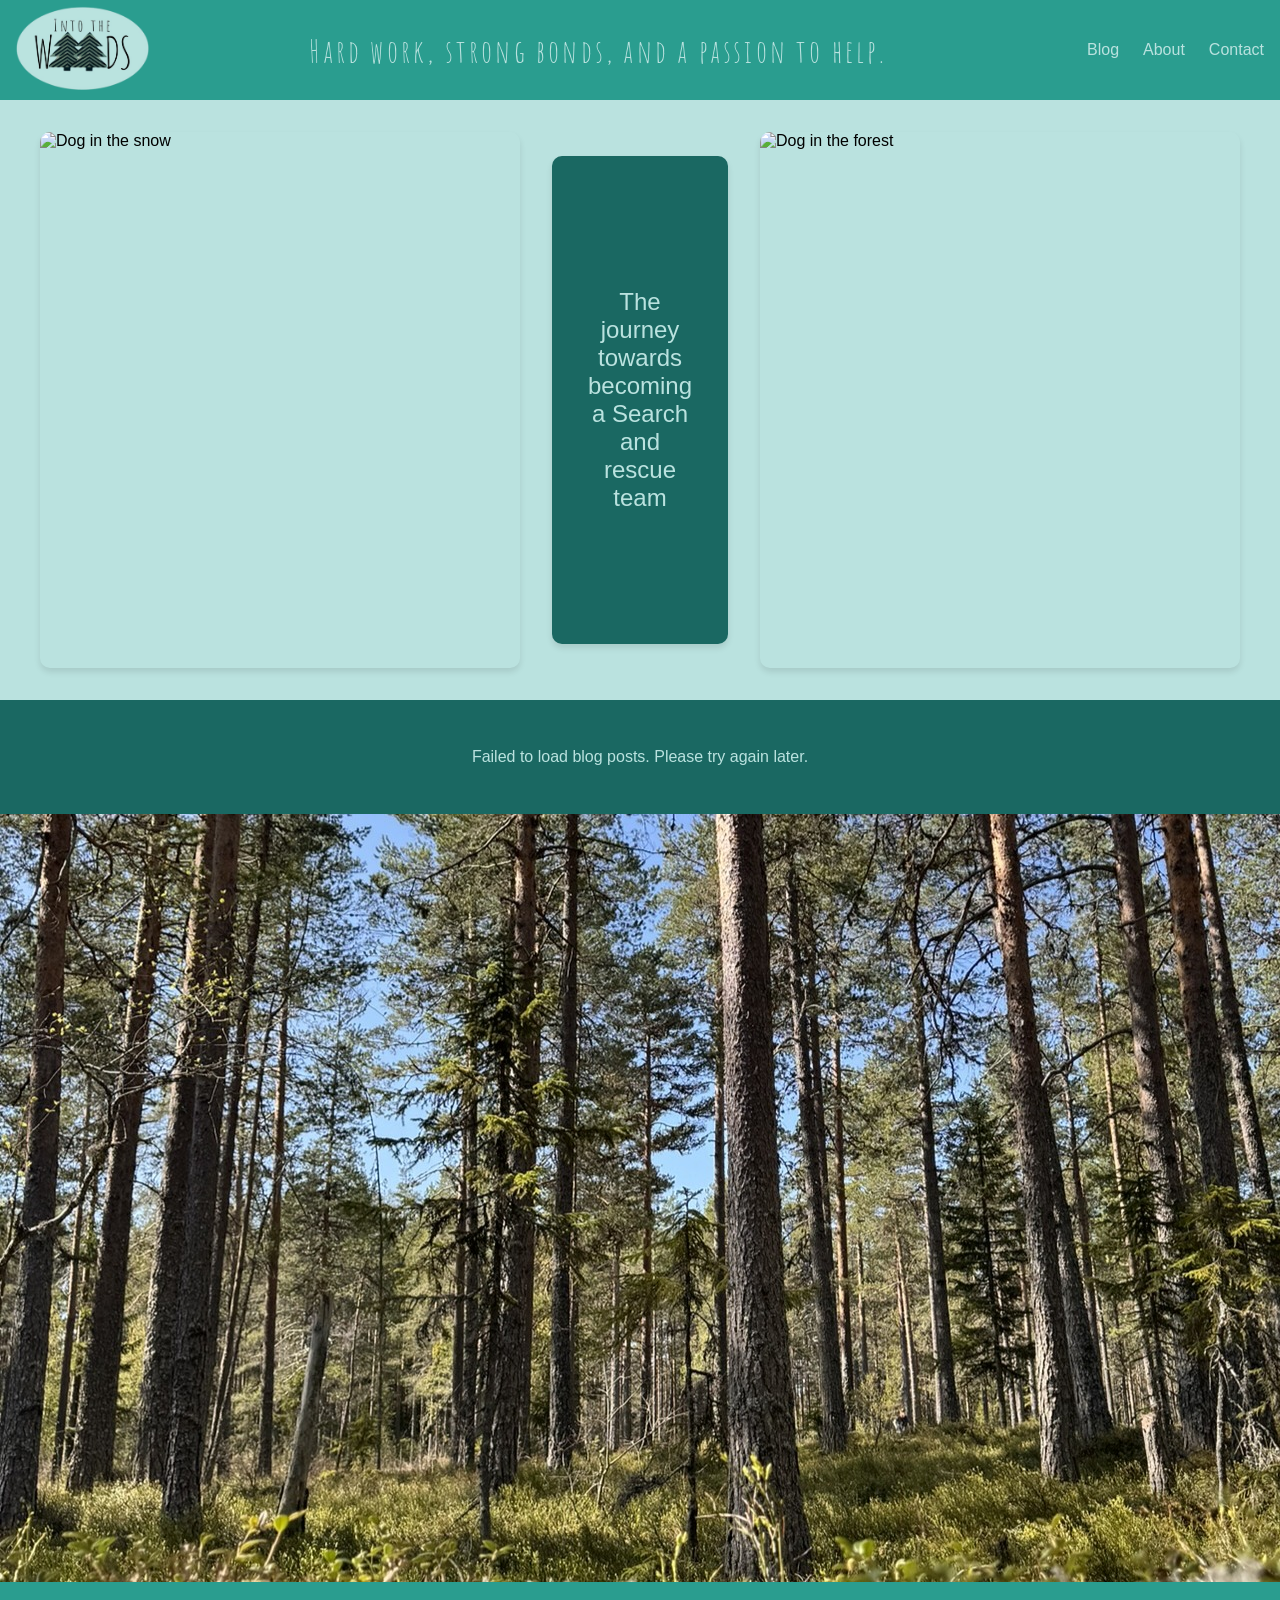
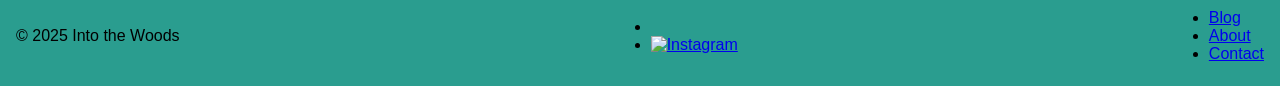
==== index.html @ fd17503c "Carousel ok" ====
<!DOCTYPE html>
<html lang="en">
<head>
  <meta charset="UTF-8">
  <meta name="viewport" content="width=device-width, initial-scale=1.0">
  <title>Into the Woods</title>
  <link rel="stylesheet" href="css/style.css">
  <script src="js/main.js" defer></script>
  <script src="js/index.js" defer></script>
  <script src="js/carousel.js" defer></script>

</head>
<body>
  <div id="header"></div>

  <main>
    <section class="intro">
      <div class="intro-content">
        <img src="images/home1.jpg" alt="Dog in the snow">
        <p>The journey towards becoming a Search and rescue team</p>
        <img src="images/home2.jpg" alt="Dog in the forest">
      </div>
    </section>

    <section class="latest-blog-posts">
    <div id="latest-blog-posts"></div>
  </section>

    <section class="bottom-section">
        <img src="images/bottom1.JPG" alt="forrest">
    </section>
  </main>

  <div id="footer"></div>


</body>
</html>
---- css/style.css ----
:root {
    --primary-color: #2a9d8f; 
    --text-color: #264653; 
    --light-color: #BAE2DF; 
    --dark-color: #1A6862; 
}

/* General styles */
body {
    font-family: Arial, sans-serif;
    margin: 0;
    padding: 0;
    overflow-x: hidden;
    width: 100%; 
    box-sizing: border-box;
    background-color: var(--primary-color); 
}

html {
  overflow-x: hidden; /* Hindre horisontal scrolling */
}
* {
  box-sizing: border-box; /* Unngå at padding/border skaper overskytende bredde */
}

/* Header Container */
.header-container, .footer-container {
    display: flex;
    justify-content: space-between;
    align-items: center;
    padding: 0.5rem 1rem;
    background-color: var(--primary-color);
    height: 100px;
    box-sizing: border-box;
}

/* Logo */
.logo img {
    max-height: 85px; 
    width: auto; 
    object-fit: contain;
}

/* Slogan Styling */
.header-slogan {
    font-family: 'Amatic SC', cursive;
    font-size: 2rem; 
    color: var(--light-color); 
    margin: 10px;
    text-align: center; 
    letter-spacing: 0.1em; 
  }
  

/* Navigation Links */
.nav-links {
    display: flex;
    list-style: none;
    gap: 1.5rem;
}

.nav-links a {
    color: var(--light-color);
    text-decoration: none;
    font-size: 1rem;
}

.nav-links a:hover,
.nav-links a:focus {
    text-decoration: underline; 
}

/* Responsive Design header*/
@media (max-width: 768px) {
    .header-container {
        flex-direction: column;
        height: auto;
        padding: 1rem;
    }

    .nav-links {
        flex-direction: column;
        align-items: center;
        gap: 1rem;
    }

    .logo img {
        max-height: 50px; 
        width: auto;
    }
}

/* Intro Section */
.intro {
  display: flex;
  justify-content: space-between;
  align-items: stretch; /* Sørg for at elementene strekker seg likt */
  padding: 2rem;
  background-color: var(--light-color);
  max-height: 600px;
  gap: 2rem;

   
}

.intro-content {
  display: flex;
  justify-content: space-between;
  align-items: stretch; /* Sørg for at elementene strekker seg */
  width: 100%;
  gap: 2rem;
  max-width: 1200px; /* Maks bredde for seksjonen */
  margin: 0 auto; /* Sørg for at den er midtstilt */
  width: 100%; /* Tillat at den tar full bredde innenfor maks bredde */
  box-sizing: border-box; /* For å inkludere padding i bredden */

}

.intro-content img {
  width: 40%; /* Bildene tar 40% av bredden */
  aspect-ratio: 2 / 3; /* Sørg for at bildene har et fast forhold */
  object-fit: cover; /* Crop bildene hvis nødvendig */
  border-radius: 10px;
  box-shadow: 0 4px 6px rgba(0, 0, 0, 0.1);

}

.intro-content p {
  flex: 1; /* Tekstboksen tar opp resterende plass */
  text-align: center;
  font-size: 1.5rem;
  color: var(--light-color);
  background-color: var(--dark-color);
  padding: 2rem;
  border-radius: 10px;
  box-shadow: 0 4px 6px rgba(0, 0, 0, 0.1);
  display: flex;
  justify-content: center;
  align-items: center;
}

  /* Responsive Design intro */

@media (max-width: 768px) {
  /* Justering av introseksjonen */
  .intro {
    flex-direction: column; /* Stable elementene vertikalt */
    align-items: center; /* Sentraliser elementene */
    padding: 0rem; /* Reduser padding */
    max-height: none;
  }

  .intro-content {
    flex-direction: column; /* Stable innholdet vertikalt */
    align-items: center; /* Sentraliser elementene */
    gap: 0rem;
}

  .intro-content img {
    width: 75%; /* Mindre bredde for bildene */
    border-radius: 0%;

  }

  .intro-content p {
    width: auto; /* Juster bredden automatisk */
    padding: 0rem; /* Mindre padding */
    height: 100%;
    margin: 0%;
    border-radius: 0%;
  }
}


/* Latest Blog Posts Carousel */

.latest-blog-posts {
  text-align: center;
  padding: 2rem 1rem; /* Mindre padding for bedre justering */
  background-color: var(--dark-color);
  color: var(--light-color);
  position: relative;
}

.carousel-heading {
  text-align: center; /* Midtstill overskriften */
  font-size: 1.8rem; /* Juster størrelse på overskriften */
  color: var(--light-color); /* Lys farge */
  margin-bottom: 20px; /* Avstand under overskriften */
}

.carousel-container {
  position: relative;
  display: flex;
  align-items: center; /* Vertikal sentrering */
  justify-content: center; /* Horisontal sentrering */
  padding: 2rem;
}

.carousel {
  display: flex;
  transition: transform 0.5s ease-in-out;
  width: 100%;
  position: relative;
}

.carousel-item {
  flex: 0 0 calc(100% / 3); /* 3 items per view */
  box-sizing: border-box;
  padding: 10px;
  text-align: center;
}

.carousel-link {
  text-decoration: none; /* Fjern tekstdekorasjon fra lenken */
  color: inherit; /* Arv farge for tittelen */
}

.carousel-link:hover .carousel-title {
  text-decoration: underline; /* Understrek tittelen ved hover */
}

.carousel-image {
  width: 100%; /* Full bredde */
  aspect-ratio: 3 / 2; /* Sørg for 3:2-format */
  object-fit: cover; /* Crop bildet hvis det er større */
  border-radius: 10px;
}

.carousel-title {
  font-size: 1rem;
  color: var(--light-color);
  margin: 10px 0;
  transition: color 0.3s; /* Smooth hover-effekt */
}

.carousel-title:hover {
  color: var(--primary-color); /* Endre farge ved hover */
}


.carousel-btn {
  position: absolute;
  top: 50%; /* Vertikal sentrering */
  transform: translateY(-50%);
  background-color: rgba(0, 0, 0, 0.5); /* Halvtransparent bakgrunn */
  color: white;
  border: none;
  padding: 10px 15px;
  cursor: pointer;
  border-radius: 50%;
  z-index: 10;
  height: auto;
  width: auto;
}

.carousel-btn:hover {
  background-color: var(--primary-color); /* Endre bakgrunn ved hover */
  color: var(--light-color); 
}

.carousel-btn.left {
  left: -30px; /* Flytt pilen litt utenfor karusellen */
}

.carousel-btn.right {
  right: -30px; /* Flytt pilen litt utenfor karusellen */
}

.carousel-dots {
  display: flex;
  justify-content: center;
  margin-top: 10px; /* Juster avstand til dots */
}

.carousel-dot {
  width: 10px;
  height: 10px;
  background-color: #ccc;
  border-radius: 50%;
  margin: 0 5px;
  cursor: pointer;
}

.carousel-dot.active {
  background-color: #264653;
}

.view-all-link {
  text-align: center;
  margin-top: 30px; 
  margin-bottom: 30px;
}

.view-all-link a {
  font-size: 1.2rem;
  color: var(--light-color);
  font-weight: bold;
  text-decoration: none;
  padding: 0.5rem 1rem;
  border-radius: 8px;
  transition: background-color 0.3s, color 0.3s;
}

.view-all-link a:hover {
  background-color: var(--primary-color);
  color: var(--light-color); /* Endre tekstfarge ved hover */
  text-decoration: none;
}


/* Responsive Design carousel */
@media (max-width: 768px) {
  
  /* Justering av karusellen */
  .latest-blog-posts {
    padding: 1rem; /* Mindre padding rundt karusellen */
  }

  .carousel {
    max-height: auto; /* Fjern fast høyde */
  }

  .carousel-item {
    flex: 0 0 100%; /* En post tar opp hele bredden */
    padding: 0.5rem; /* Mindre padding mellom elementer */
  }

  .carousel-title {
    font-size: 1rem; /* Mindre tekststørrelse */
    margin-top: 0.5rem; /* Mindre avstand over tittelen */
  }

  .carousel-btn {
    display: none; /* Skjul knappene på mobil for å fokusere på swipe */
  }

  .carousel-dots {
    margin-top: 1rem; /* Juster avstand til dots */
  }


  /* Responsive Design footer */
  .footer-container {
    flex-direction: column; /* Stable footer-innhold vertikalt */
    text-align: center; /* Sentrer teksten */
    gap: 1rem; /* Avstand mellom elementer */
  }

  .footer-container a {
    font-size: 0.9rem; /* Mindre tekststørrelse */
  }
}
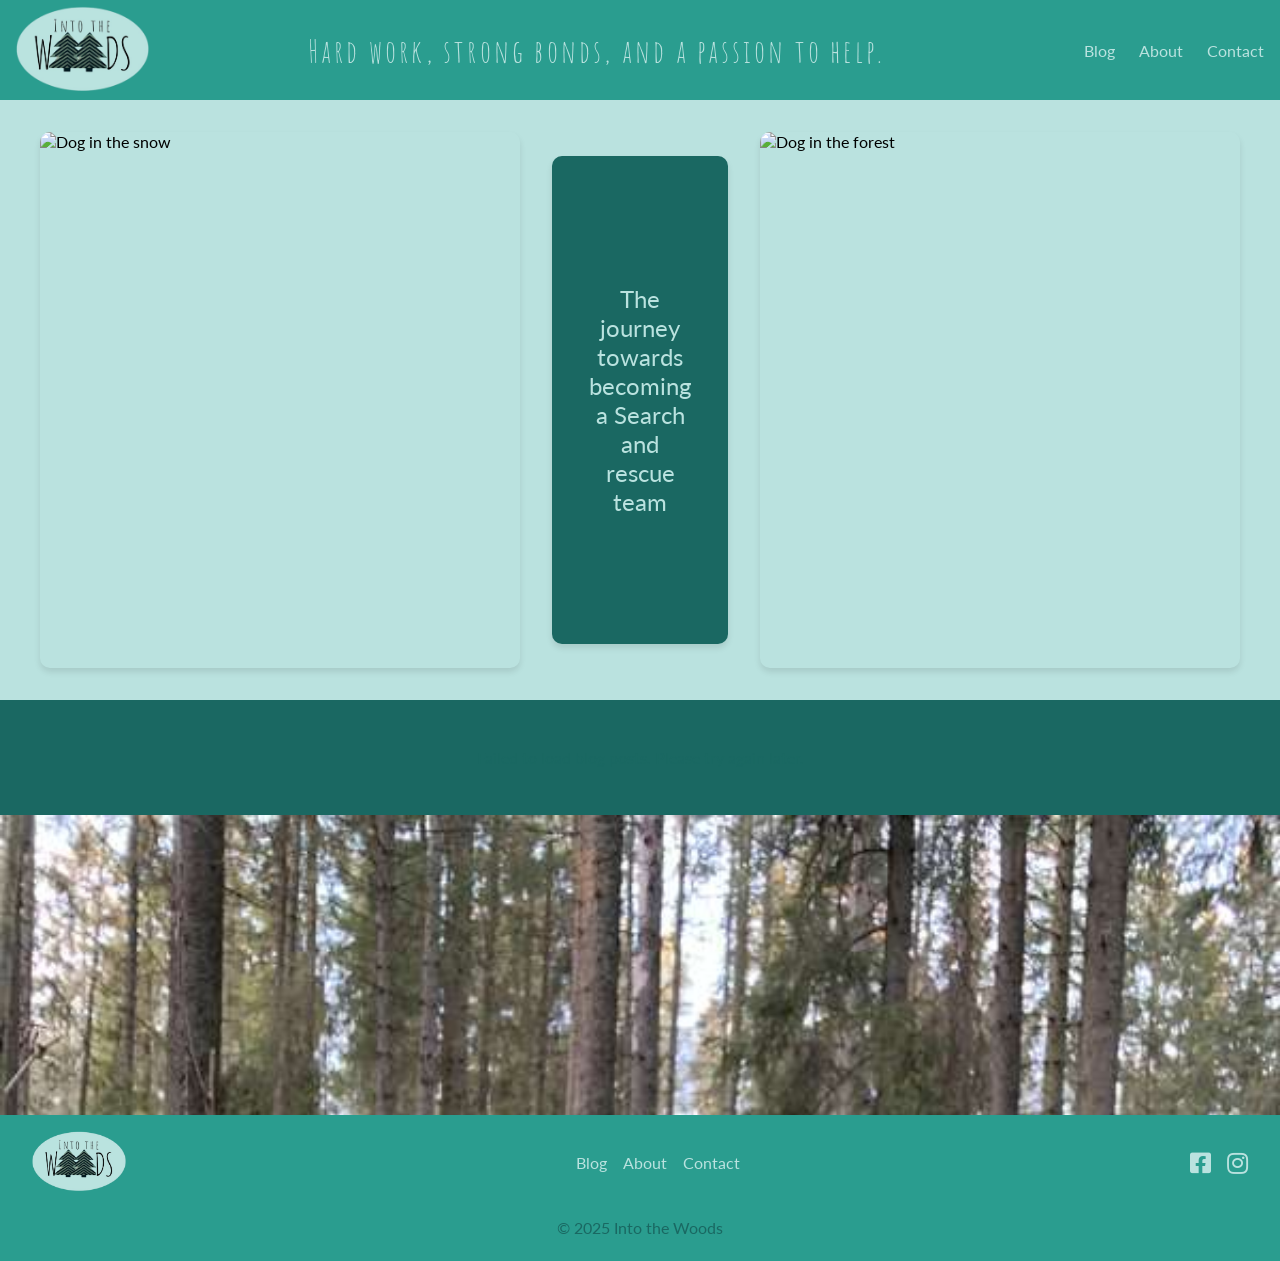
==== commit 309b7427: "Getting there" ====
--- a/index.html
+++ b/index.html
@@ -3,6 +3,8 @@
 <head>
   <meta charset="UTF-8">
   <meta name="viewport" content="width=device-width, initial-scale=1.0">
+  <link href="https://cdnjs.cloudflare.com/ajax/libs/font-awesome/5.15.4/css/all.min.css" rel="stylesheet">
+  <link href="https://fonts.googleapis.com/css2?family=Lato:wght@400;700&display=swap" rel="stylesheet">
   <title>Into the Woods</title>
   <link rel="stylesheet" href="css/style.css">
   <script src="js/main.js" defer></script>
@@ -27,7 +29,9 @@
   </section>
 
     <section class="bottom-section">
+      <div class="scroll-container">
         <img src="images/bottom1.JPG" alt="forrest">
+      </div>
     </section>
   </main>
 
--- a/css/style.css
+++ b/css/style.css
@@ -7,7 +7,7 @@
 
 /* General styles */
 body {
-    font-family: Arial, sans-serif;
+    font-family: 'Lato', Arial, sans-serif; 
     margin: 0;
     padding: 0;
     overflow-x: hidden;
@@ -16,15 +16,31 @@
     background-color: var(--primary-color); 
 }
 
+main {
+  background-color: var(--primary-color); 
+  }
+
+
+h1 {
+  text-align: center;
+  color: var(--dark-color);
+  margin-bottom: 2rem;
+}
+
+h2 {
+  text-align: center;
+  color: var(--dark-color);
+}
+
 html {
-  overflow-x: hidden; /* Hindre horisontal scrolling */
+  overflow-x: hidden; 
 }
 * {
-  box-sizing: border-box; /* Unngå at padding/border skaper overskytende bredde */
+  box-sizing: border-box; 
 }
 
 /* Header Container */
-.header-container, .footer-container {
+.header-container {
     display: flex;
     justify-content: space-between;
     align-items: center;
@@ -70,31 +86,176 @@
     text-decoration: underline; 
 }
 
+.nav-links a.active {
+  font-weight: bold;
+  text-decoration: underline;
+  color: var(--primary-color); 
+}
+
 /* Responsive Design header*/
 @media (max-width: 768px) {
     .header-container {
         flex-direction: column;
         height: auto;
-        padding: 1rem;
+        padding-inline-start : 0px;
     }
 
-    .nav-links {
-        flex-direction: column;
-        align-items: center;
-        gap: 1rem;
-    }
+.nav-links {
+  display: flex;
+  list-style: none;
+  gap: 1.5rem;
+  padding: 0;
+  margin: 0;
+}
+
+.nav-links a {
+  text-decoration: none;
+  color: var(--light-color); 
+  font-size: 1.5rem; 
+  font-weight: normal;
+}
 
     .logo img {
-        max-height: 50px; 
         width: auto;
     }
 }
 
+/* Bottom Section */
+.bottom-section {
+  height: 300px; 
+  overflow: hidden; 
+  position: relative;
+}
+
+.scroll-container {
+  height: 100%;
+  overflow-y: scroll;
+  -webkit-overflow-scrolling: touch; 
+}
+
+.scroll-container::-webkit-scrollbar {
+  display: none; 
+}
+
+.scroll-container {
+  scrollbar-width: none; 
+}
+
+
+
+.scroll-container img {
+  height: auto;
+  width: 100%; 
+  object-fit: cover; 
+}
+
+
+/* Footer styles */
+.footer-container {
+  display: flex;
+  justify-content: space-between;
+  align-items: center;
+  background-color: var(--primary-color);
+  padding: 1rem 2rem;
+  flex-wrap: wrap; 
+  color: var(--light-color);
+  gap: 1rem; 
+}
+
+.footer-logo img {
+  max-height: 60px;
+  width: auto;
+}
+
+.footer-container p {
+  margin: 0;
+  font-size: 1rem;
+  text-align: center;
+  width: 100%; 
+  bottom: 0; 
+  left: 0;
+  right: 0;
+  background-color: var(--primary-color);
+  padding: 0.5rem 0; 
+}
+
+.footer-nav,
+.social-links {
+  list-style: none;
+  display: flex;
+  gap: 1rem;
+  padding: 0;
+  margin: 0;
+}
+
+.footer-nav a,
+.social-links a {
+  text-decoration: none;
+  color: var(--light-color);
+  font-size: 1rem;
+}
+
+.footer-nav a:hover,
+.social-links a:hover {
+  text-decoration: underline;
+}
+
+.social-links a {
+  font-size: 1.5rem; 
+}
+
+/* Responsive design for small screens */
+@media (max-width: 768px) {
+  .footer-container {
+      flex-direction: column;
+      align-items: center;
+      text-align: center;
+      height: auto;
+      gap: 1.5rem;
+  }
+
+  .footer-logo img {
+    max-height: 70px;
+  }
+
+  .footer-nav,
+  .social-links {
+      flex-direction: column; 
+      align-items: center; 
+      gap: 1.5rem; 
+  }
+ 
+
+  .footer-container p {
+      position: static; 
+      margin-top: 1rem;
+  }
+
+    /* Responsive Design footer */
+    .footer-container {
+      flex-direction: column; 
+      text-align: center; 
+    }
+  
+    .footer-container a {
+      font-size: 1.5rem; 
+    }
+
+    .social-links a {
+      font-size: 2rem; 
+    }
+  }
+  
+
+
+
+
+
 /* Intro Section */
 .intro {
   display: flex;
   justify-content: space-between;
-  align-items: stretch; /* Sørg for at elementene strekker seg likt */
+  align-items: stretch; 
   padding: 2rem;
   background-color: var(--light-color);
   max-height: 600px;
@@ -106,27 +267,27 @@
 .intro-content {
   display: flex;
   justify-content: space-between;
-  align-items: stretch; /* Sørg for at elementene strekker seg */
+  align-items: stretch; 
   width: 100%;
   gap: 2rem;
-  max-width: 1200px; /* Maks bredde for seksjonen */
-  margin: 0 auto; /* Sørg for at den er midtstilt */
-  width: 100%; /* Tillat at den tar full bredde innenfor maks bredde */
-  box-sizing: border-box; /* For å inkludere padding i bredden */
+  max-width: 1200px; 
+  margin: 0 auto; 
+  width: 100%; 
+  box-sizing: border-box; 
 
 }
 
 .intro-content img {
-  width: 40%; /* Bildene tar 40% av bredden */
-  aspect-ratio: 2 / 3; /* Sørg for at bildene har et fast forhold */
-  object-fit: cover; /* Crop bildene hvis nødvendig */
+  width: 40%; 
+  aspect-ratio: 2 / 3; 
+  object-fit: cover; 
   border-radius: 10px;
   box-shadow: 0 4px 6px rgba(0, 0, 0, 0.1);
 
 }
 
 .intro-content p {
-  flex: 1; /* Tekstboksen tar opp resterende plass */
+  flex: 1; 
   text-align: center;
   font-size: 1.5rem;
   color: var(--light-color);
@@ -142,33 +303,37 @@
   /* Responsive Design intro */
 
 @media (max-width: 768px) {
-  /* Justering av introseksjonen */
   .intro {
-    flex-direction: column; /* Stable elementene vertikalt */
-    align-items: center; /* Sentraliser elementene */
-    padding: 0rem; /* Reduser padding */
+    flex-direction: column; 
+    align-items: center; 
+    padding: 0rem; 
     max-height: none;
   }
 
   .intro-content {
-    flex-direction: column; /* Stable innholdet vertikalt */
-    align-items: center; /* Sentraliser elementene */
+    flex-direction: column; 
+    align-items: center; 
     gap: 0rem;
 }
 
   .intro-content img {
-    width: 75%; /* Mindre bredde for bildene */
+    width: 75%; 
     border-radius: 0%;
 
   }
 
   .intro-content p {
-    width: auto; /* Juster bredden automatisk */
-    padding: 0rem; /* Mindre padding */
+    width: auto; 
     height: 100%;
     margin: 0%;
     border-radius: 0%;
-  }
+    margin-bottom: 20px;
+  }
+
+  .intro-content img:last-of-type {
+    display: none; 
+  }
+
 }
 
 
@@ -176,25 +341,28 @@
 
 .latest-blog-posts {
   text-align: center;
-  padding: 2rem 1rem; /* Mindre padding for bedre justering */
+  padding: 2rem 1rem; 
   background-color: var(--dark-color);
   color: var(--light-color);
   position: relative;
 }
 
 .carousel-heading {
-  text-align: center; /* Midtstill overskriften */
-  font-size: 1.8rem; /* Juster størrelse på overskriften */
-  color: var(--light-color); /* Lys farge */
-  margin-bottom: 20px; /* Avstand under overskriften */
+  text-align: center; 
+  font-size: 1.8rem; 
+  color: var(--light-color); 
+  margin-bottom: 20px; 
 }
 
 .carousel-container {
   position: relative;
   display: flex;
-  align-items: center; /* Vertikal sentrering */
-  justify-content: center; /* Horisontal sentrering */
+  align-items: center; 
+  justify-content: center; 
   padding: 2rem;
+  max-width: 1200px; 
+    margin: 0 auto; 
+    overflow: hidden; 
 }
 
 .carousel {
@@ -205,25 +373,25 @@
 }
 
 .carousel-item {
-  flex: 0 0 calc(100% / 3); /* 3 items per view */
+  flex: 0 0 calc(100% / 3); 
   box-sizing: border-box;
   padding: 10px;
   text-align: center;
 }
 
 .carousel-link {
-  text-decoration: none; /* Fjern tekstdekorasjon fra lenken */
-  color: inherit; /* Arv farge for tittelen */
+  text-decoration: none; 
+  color: inherit; 
 }
 
 .carousel-link:hover .carousel-title {
-  text-decoration: underline; /* Understrek tittelen ved hover */
+  text-decoration: underline; 
 }
 
 .carousel-image {
-  width: 100%; /* Full bredde */
-  aspect-ratio: 3 / 2; /* Sørg for 3:2-format */
-  object-fit: cover; /* Crop bildet hvis det er større */
+  width: 100%; 
+  aspect-ratio: 3 / 2; 
+  object-fit: cover; 
   border-radius: 10px;
 }
 
@@ -231,19 +399,19 @@
   font-size: 1rem;
   color: var(--light-color);
   margin: 10px 0;
-  transition: color 0.3s; /* Smooth hover-effekt */
+  transition: color 0.3s; 
 }
 
 .carousel-title:hover {
-  color: var(--primary-color); /* Endre farge ved hover */
+  color: var(--primary-color); 
 }
 
 
 .carousel-btn {
   position: absolute;
-  top: 50%; /* Vertikal sentrering */
+  top: 50%; 
   transform: translateY(-50%);
-  background-color: rgba(0, 0, 0, 0.5); /* Halvtransparent bakgrunn */
+  background-color: rgba(0, 0, 0, 0.5); 
   color: white;
   border: none;
   padding: 10px 15px;
@@ -255,22 +423,22 @@
 }
 
 .carousel-btn:hover {
-  background-color: var(--primary-color); /* Endre bakgrunn ved hover */
+  background-color: var(--primary-color); 
   color: var(--light-color); 
 }
 
 .carousel-btn.left {
-  left: -30px; /* Flytt pilen litt utenfor karusellen */
+  left: 0px; 
 }
 
 .carousel-btn.right {
-  right: -30px; /* Flytt pilen litt utenfor karusellen */
+  right: 0px; 
 }
 
 .carousel-dots {
   display: flex;
   justify-content: center;
-  margin-top: 10px; /* Juster avstand til dots */
+  margin-top: 10px; 
 }
 
 .carousel-dot {
@@ -304,7 +472,7 @@
 
 .view-all-link a:hover {
   background-color: var(--primary-color);
-  color: var(--light-color); /* Endre tekstfarge ved hover */
+  color: var(--light-color); 
   text-decoration: none;
 }
 
@@ -312,43 +480,427 @@
 /* Responsive Design carousel */
 @media (max-width: 768px) {
   
-  /* Justering av karusellen */
   .latest-blog-posts {
-    padding: 1rem; /* Mindre padding rundt karusellen */
+    padding: 1rem; 
   }
 
   .carousel {
-    max-height: auto; /* Fjern fast høyde */
+    max-height: auto; 
   }
 
   .carousel-item {
-    flex: 0 0 100%; /* En post tar opp hele bredden */
-    padding: 0.5rem; /* Mindre padding mellom elementer */
+    flex: 0 0 100%; 
+    padding: 0.5rem; 
   }
 
   .carousel-title {
-    font-size: 1rem; /* Mindre tekststørrelse */
-    margin-top: 0.5rem; /* Mindre avstand over tittelen */
+    font-size: 1rem; 
+    margin-top: 0.5rem; 
   }
 
   .carousel-btn {
-    display: none; /* Skjul knappene på mobil for å fokusere på swipe */
+    display: none; 
   }
 
   .carousel-dots {
-    margin-top: 1rem; /* Juster avstand til dots */
-  }
-
-
-  /* Responsive Design footer */
-  .footer-container {
-    flex-direction: column; /* Stable footer-innhold vertikalt */
-    text-align: center; /* Sentrer teksten */
-    gap: 1rem; /* Avstand mellom elementer */
-  }
-
-  .footer-container a {
-    font-size: 0.9rem; /* Mindre tekststørrelse */
-  }
-}
-
+    margin-top: 1rem; 
+  }
+
+
+}
+/* About Me Section */
+.about-me-content {
+  display: flex;
+  align-items: stretch; 
+  width: 100%;
+  max-width: 1200px;
+  margin: 0 auto; 
+  border-radius: 10px; 
+  overflow: hidden; 
+  box-shadow: 0 4px 6px rgba(0, 0, 0, 0.1);
+}
+
+.about-me-text {
+  flex: 1; 
+  background-color: var(--light-color); 
+  padding: 2rem;
+  display: flex;
+  flex-direction: column;
+  justify-content: center; 
+  color: var(--text-color);
+  font-size: 1.2rem;
+}
+
+.about-me-text h2 {
+  margin-top: 0;
+  margin-bottom: 1rem;
+  color: var(--dark-color);
+  text-align: center;
+}
+
+.about-me-image {
+  flex: 1; 
+}
+
+.about-me-image img {
+  width: 100%; 
+  height: 100%; 
+  object-fit: cover; 
+}
+
+/* Responsiv Design */
+@media (max-width: 768px) {
+  .about-me-content {
+    flex-direction: column; 
+    border-radius: 0%;
+  }
+
+  .about-me-text {
+    padding: 1.5rem; 
+  }
+
+  .about-me-image img {
+    height: auto; 
+  }
+}
+
+
+/* Contact Section */
+
+.contact-header {
+  background-color: var(--primary-color);
+  padding: 1rem;
+}
+
+.contact-container {
+  display: flex;
+  justify-content: center;
+  align-items: stretch;
+  margin: 2rem auto;
+  max-width: 1200px;
+  gap: 2rem;
+  background-color: var(--primary-color);
+  padding: 2rem;
+
+}
+
+.info-box,
+.form-box {
+  background-color: var(--light-color);
+  border-radius: 20px;
+  flex: 1; 
+  display: flex;
+  flex-direction: column;
+  justify-content: space-between; 
+  overflow: hidden;
+  
+}
+.info-content {
+  display: flex;
+  flex-direction: column;
+  text-align: center;
+  
+}
+
+.info-box h2,
+.form-box h2 {
+  margin-top: 0;
+  margin-bottom: 1rem;
+  text-align: center; 
+  color: var(--dark-color);
+  padding: 2rem;
+  margin-bottom: 0; 
+  padding-bottom: 0;
+}
+
+.info-box img {
+  margin-top: auto; 
+  width: 100%;
+  height: auto; 
+  object-fit: cover; 
+  border-radius: 0 0 20px 20px; 
+}
+.info-box h2, p {
+  color: var(--dark-color);
+}
+
+.info-box p {
+  padding: 2rem;
+}
+
+.form-box h2, label {
+  color: var(--dark-color);
+}
+
+form {
+  display: flex;
+  flex-direction: column;
+  flex: 1;
+  justify-content: center; 
+  padding: 2rem;
+}
+
+.form-box form {
+  display: flex;
+  flex-direction: column;
+  flex: 1;
+  justify-content: flex-start; 
+  padding: 2rem;
+}
+
+form label {
+  margin-top: 1rem;
+  margin-left: 0.3rem;
+  margin-bottom: 0.3rem;
+}
+
+form button {
+  margin-top: 1rem;
+}
+
+input,
+textarea {
+  padding: 0.8rem;
+  border: 1px solid #ccc;
+  border-radius: 10px;
+  font-size: 1rem;
+}
+
+textarea {
+  resize: none;
+  height: 120px;
+}
+
+button {
+  background-color: #264653;
+  color: white;
+  padding: 0.8rem;
+  border: none;
+  border-radius: 10px;
+  font-size: 1rem;
+  cursor: pointer;
+  margin-top: 1rem; 
+}
+
+button:hover {
+  background-color: #1A6862;
+}
+
+#error-messages {
+  margin-top: 1rem;
+  color: var(--dark-color);
+  font-size: 0.9rem;
+}
+
+@media (max-width: 768px) {
+  .contact-container {
+    flex-direction: column;
+    padding: 0rem;
+    gap: 0rem;
+  }
+
+  .info-box,
+  .form-box {
+    width: 100%;
+  margin: 0 0; 
+  border-radius: 0px;
+  }
+
+  .info-box img {
+    height: 200px; 
+    border-radius: 0px;
+  }
+
+}
+
+/* Blog posts overview */
+.blog-overview {
+  padding: 2rem;
+  background-color: var(--primary-color);
+  text-align: center;
+  max-width: 1200px;
+  margin: auto;
+}
+
+.blog-overview-top {
+  background-color: var(--light-color) ;
+  
+}
+
+.blog-overview-top h1 {
+padding-top: 1rem;
+}
+
+.filters {
+  display: flex;
+  justify-content: center;
+  gap: 1rem;
+
+}
+
+.filters button {
+  padding: 0.5rem 1rem;
+  background-color: var(--light-color);
+  color: var(--dark-color);
+  border: none;
+  border-radius: 5px;
+  cursor: pointer;
+  font-size: 1rem;
+}
+
+.filters button:hover {
+  background-color: var(--dark-color);
+  color: var(--light-color);
+}
+
+.blog-grid {
+  display: grid;
+  grid-template-columns: repeat(auto-fit, minmax(300px, 1fr));
+  gap: 1rem;
+  margin: 0 auto;
+  margin-bottom: 2rem;
+  background-color: var(--dark-color);
+  padding: 1rem;
+}
+
+
+
+.blog-post {
+  background-color: var(--light-color);
+  border-radius: 10px;
+  overflow: hidden;
+  box-shadow: 0 4px 6px rgba(0, 0, 0, 0.1);
+  text-align: center;
+  text-decoration: none;
+  transition: transform 0.3s ease, box-shadow 0.3s ease;
+}
+.blog-overview .blog-post:hover {
+  transform: translateY(-5px);
+  box-shadow: 0 4px 6px rgba(0, 0, 0, 0.2);
+}
+
+.blog-post-page .blog-post:hover {
+  transform: none; 
+  box-shadow: none;
+}
+
+
+.blog-post img {
+  width: 100%;
+  height: 250px;
+  object-fit: cover;
+  object-position: 50% 25%;
+}
+
+.blog-post h2 {
+  font-size: 1rem;
+  color: var(--dark-color);
+  padding: 0.5rem;
+}
+
+.load-more {
+  margin: 20px auto;
+  padding: 0.7rem 2rem;
+  background-color: var(--dark-color);
+  color: var(--light-color);
+  border: none;
+  border-radius: 5px;
+  cursor: pointer;
+  font-size: 1rem;
+  text-align: center;
+  
+}
+
+.load-more:hover {
+  background-color: var(--primary-color);
+}
+
+@media (max-width: 768px) {
+  .blog-overview {
+    padding: 0%;  
+  }
+}
+
+#comments-section {
+  margin-top: 30px;
+  padding: 20px;
+  background-color: var(--light-color);
+  border-radius: 8px;
+}
+
+#comment-form {
+  display: flex;
+  flex-direction: column;
+  gap: 10px;
+}
+
+#comment-form input, #comment-form textarea {
+  width: 100%;
+  padding: 10px;
+  border: 1px solid var(--dark-color);
+  border-radius: 5px;
+}
+
+#comment-form button {
+  background-color: var(--primary-color);
+  color: white;
+  padding: 10px;
+  border: none;
+  border-radius: 5px;
+  cursor: pointer;
+}
+
+#comments-list ul {
+  list-style-type: none;
+  padding: 0;
+}
+
+#comments-list li {
+  background: white;
+  margin-top: 10px;
+  padding: 10px;
+  border-radius: 5px;
+}
+
+
+/* Style for the modal - hidden by default */
+.modal {
+  display: none; 
+  position: fixed;
+  z-index: 1000;
+  left: 0;
+  top: 0;
+  width: 100%;
+  height: 100%;
+  background-color: rgba(0, 0, 0, 0.8); 
+
+  justify-content: center;
+  align-items: center;
+  overflow: hidden; 
+}
+
+/* Active class to show the modal */
+.modal.active {
+  display: flex;
+}
+
+/* Style for the modal content (the image) */
+.modal-content {
+  max-width: 90%;
+  max-height: 90%;
+  border-radius: 10px;
+  box-shadow: 0px 4px 8px rgba(0, 0, 0, 0.5);
+  background: var(--text-color);
+  object-fit: contain;
+}
+
+/* Ensure modal content does not take up unnecessary space */
+.modal img {
+  display: block;
+  width: auto;
+  max-width: 90%;
+  height: auto;
+  max-height: 90%;
+  margin: auto;
+  border-radius: 10px;
+}
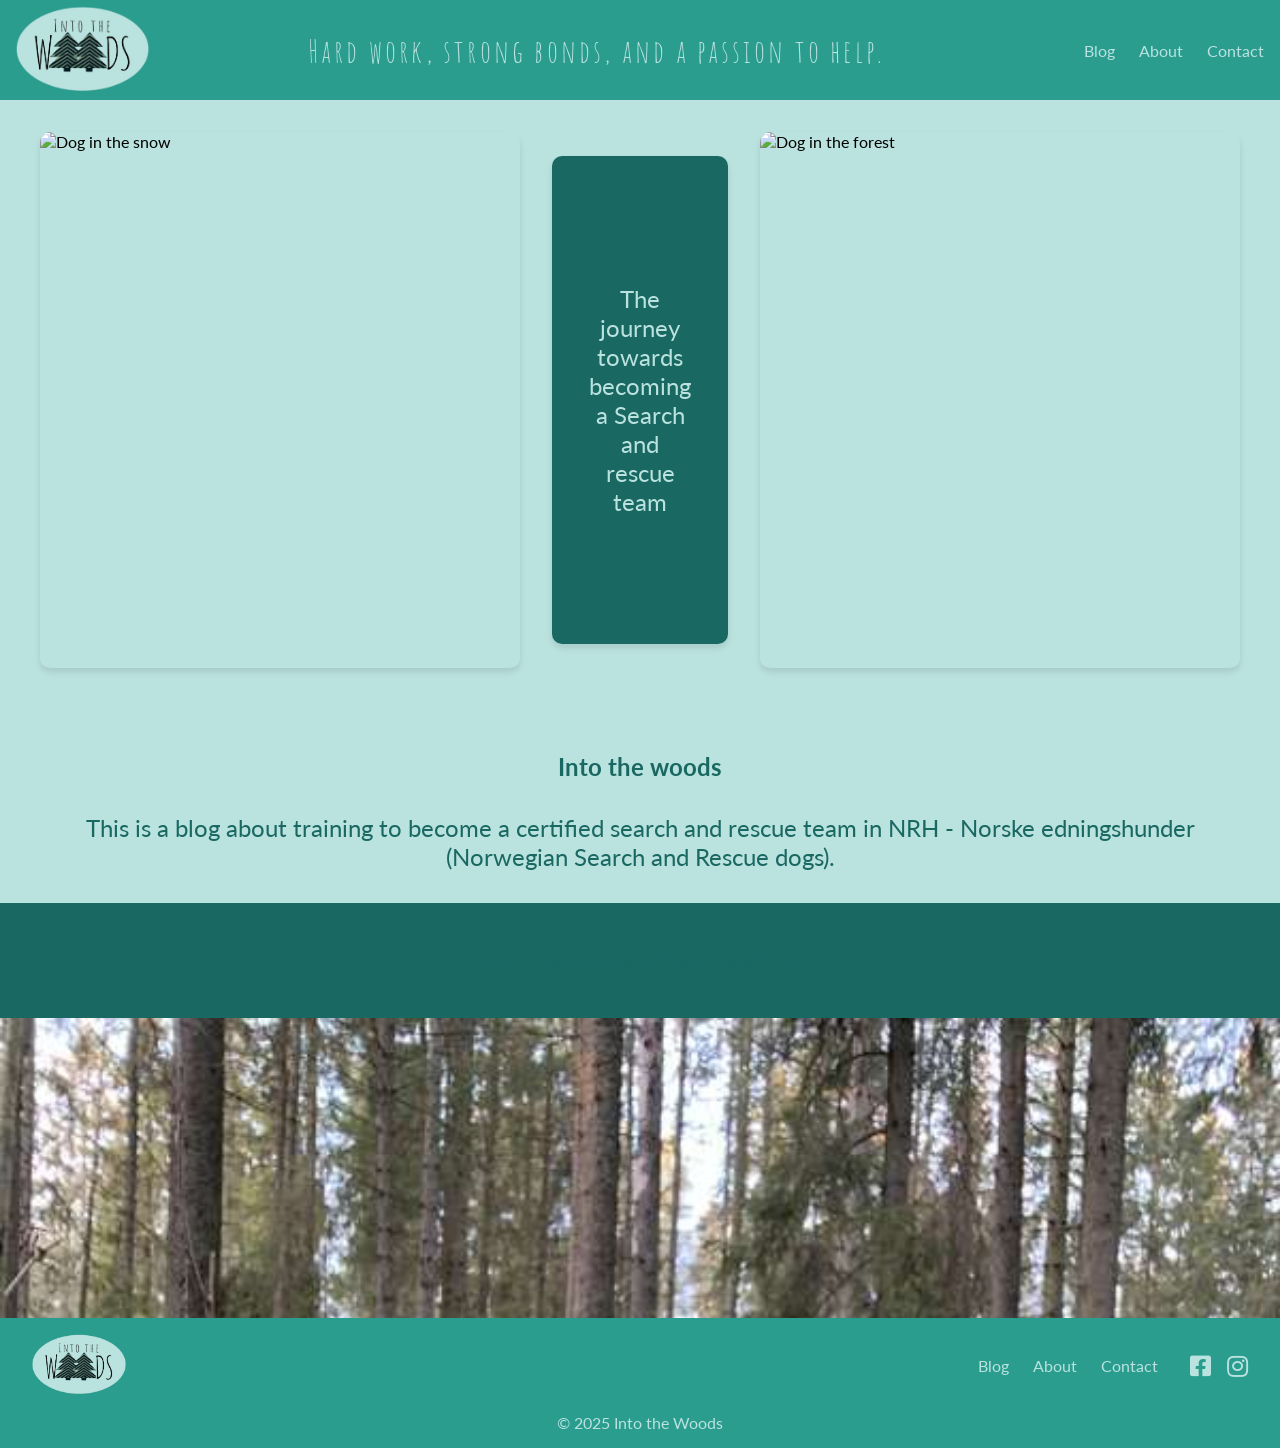
==== commit e05db06f: "hotjar" ====
--- a/index.html
+++ b/index.html
@@ -7,9 +7,20 @@
   <link href="https://fonts.googleapis.com/css2?family=Lato:wght@400;700&display=swap" rel="stylesheet">
   <title>Into the Woods</title>
   <link rel="stylesheet" href="css/style.css">
+  <link rel="icon" type="image/x-icon" href="favicon.ico">
   <script src="js/main.js" defer></script>
-  <script src="js/index.js" defer></script>
   <script src="js/carousel.js" defer></script>
+<!-- Hotjar Tracking Code for Into the woods -->
+<script>
+  (function(h,o,t,j,a,r){
+      h.hj=h.hj||function(){(h.hj.q=h.hj.q||[]).push(arguments)};
+      h._hjSettings={hjid:5291741,hjsv:6};
+      a=o.getElementsByTagName('head')[0];
+      r=o.createElement('script');r.async=1;
+      r.src=t+h._hjSettings.hjid+j+h._hjSettings.hjsv;
+      a.appendChild(r);
+  })(window,document,'https://static.hotjar.com/c/hotjar-','.js?sv=');
+</script>
 
 </head>
 <body>
@@ -23,7 +34,10 @@
         <img src="images/home2.jpg" alt="Dog in the forest">
       </div>
     </section>
-
+    <section class="intro-text">
+    <h1>Into the woods</h1>
+    <p>This is a blog about training to become a certified search and rescue team in NRH - Norske edningshunder (Norwegian Search and Rescue dogs).   </p>
+  </section>
     <section class="latest-blog-posts">
     <div id="latest-blog-posts"></div>
   </section>
--- a/css/style.css
+++ b/css/style.css
@@ -32,6 +32,10 @@
   color: var(--dark-color);
 }
 
+h3 {
+  color: var(--dark-color);
+}
+
 html {
   overflow-x: hidden; 
 }
@@ -142,7 +146,6 @@
 }
 
 
-
 .scroll-container img {
   height: auto;
   width: 100%; 
@@ -153,13 +156,12 @@
 /* Footer styles */
 .footer-container {
   display: flex;
-  justify-content: space-between;
+  justify-content: space-between; /* Logoen til venstre, navigasjonslenker + sosiale lenker til høyre */
   align-items: center;
   background-color: var(--primary-color);
   padding: 1rem 2rem;
-  flex-wrap: wrap; 
-  color: var(--light-color);
-  gap: 1rem; 
+  gap: 1rem;
+  flex-wrap: wrap; /* Responsiv oppførsel */
 }
 
 .footer-logo img {
@@ -167,84 +169,95 @@
   width: auto;
 }
 
+.footer-links {
+  display: flex;
+  justify-content: flex-end; /* Flytter alt til høyre */
+  align-items: center; /* Vertikal justering */
+  gap: 2rem; /* Avstand mellom navigasjon og sosiale lenker */
+}
+
+.footer-nav {
+  display: flex;
+  list-style: none;
+  gap: 1.5rem;
+  padding: 0;
+  margin: 0;
+}
+
+.footer-nav a {
+  text-decoration: none;
+  color: var(--light-color);
+  font-size: 1rem;
+}
+
+.footer-nav a:hover {
+  text-decoration: underline;
+}
+
+.social-links {
+  display: flex;
+  gap: 1rem;
+  list-style: none;
+  padding: 0;
+  margin: 0;
+}
+
+.social-links a {
+  color: var(--light-color);
+  font-size: 1.5rem;
+  text-decoration: none;
+}
+
+.social-links a:hover {
+  color: var(--primary-color);
+}
+
 .footer-container p {
   margin: 0;
   font-size: 1rem;
-  text-align: center;
-  width: 100%; 
-  bottom: 0; 
-  left: 0;
-  right: 0;
-  background-color: var(--primary-color);
-  padding: 0.5rem 0; 
-}
-
-.footer-nav,
-.social-links {
-  list-style: none;
-  display: flex;
-  gap: 1rem;
-  padding: 0;
-  margin: 0;
-}
-
-.footer-nav a,
-.social-links a {
-  text-decoration: none;
+  width: 100%; /* Sørger for at copyright-teksten er sentrert */
+  text-align: center;
   color: var(--light-color);
-  font-size: 1rem;
-}
-
-.footer-nav a:hover,
-.social-links a:hover {
-  text-decoration: underline;
-}
-
-.social-links a {
-  font-size: 1.5rem; 
-}
+}
+
+
 
 /* Responsive design for small screens */
 @media (max-width: 768px) {
   .footer-container {
       flex-direction: column;
       align-items: center;
-      text-align: center;
-      height: auto;
-      gap: 1.5rem;
+     
+  }
+
+ .social-links a {
+      font-size: 2rem;
+  }
+
+  .footer-nav a {
+      font-size: 1.5rem;
   }
 
   .footer-logo img {
     max-height: 70px;
   }
 
-  .footer-nav,
-  .social-links {
-      flex-direction: column; 
-      align-items: center; 
-      gap: 1.5rem; 
-  }
- 
-
-  .footer-container p {
-      position: static; 
-      margin-top: 1rem;
-  }
-
-    /* Responsive Design footer */
-    .footer-container {
-      flex-direction: column; 
-      text-align: center; 
-    }
-  
-    .footer-container a {
-      font-size: 1.5rem; 
-    }
-
-    .social-links a {
-      font-size: 2rem; 
-    }
-  }
+  .footer-links {
+    flex-direction: column; /* Stabler navigasjon og sosiale lenker vertikalt */
+    align-items: center; /* Sentraliserer dem */
+    gap: 2rem; /* Reduserer avstanden */
+}
+
+.footer-nav {
+    justify-content: center; /* Sentraliserer navigasjonslenker */
+    gap: 1rem;
+}
+
+.social-links {
+    justify-content: center; /* Sentraliserer sosiale lenker */
+    gap: 2rem;
+}
+}
   
 
 
@@ -300,6 +313,18 @@
   align-items: center;
 }
 
+.intro-text {
+  background: var(--light-color);
+  padding: 2rem;
+
+}
+
+.intro-text p {
+  font-size: 1.5rem;
+  max-width: 1200px; 
+  margin: 0 auto; 
+  text-align: center;
+}
   /* Responsive Design intro */
 
 @media (max-width: 768px) {
@@ -769,11 +794,12 @@
   background-color: var(--light-color);
   border-radius: 10px;
   overflow: hidden;
-  box-shadow: 0 4px 6px rgba(0, 0, 0, 0.1);
   text-align: center;
   text-decoration: none;
   transition: transform 0.3s ease, box-shadow 0.3s ease;
 }
+
+
 .blog-overview .blog-post:hover {
   transform: translateY(-5px);
   box-shadow: 0 4px 6px rgba(0, 0, 0, 0.2);
@@ -821,6 +847,39 @@
   }
 }
 
+
+/* Blog page */
+.blog-post-container {
+  max-width: 800px;
+  margin: 0 auto;
+  padding: 20px;
+  background-color: var(--light-color);
+  border-radius: 10px;
+  box-shadow: 0 4px 6px rgba(0, 0, 0, 0.1);
+}
+
+.blog-post-container img {
+  max-width: 50%;
+  height: auto;
+  display: block;
+  margin: 20px auto;
+  object-fit: cover;
+  border-radius: 10px;
+  box-shadow: 0 2px 4px rgba(0, 0, 0, 0.1);
+}
+
+.blog-content {
+  text-align: left;
+}
+
+.blog-post h1 {
+  font-size: 2rem;
+  text-align: center;
+  margin-bottom: 10px;
+  color: var(--primary-color);
+}
+
+/* Comments Section */
 #comments-section {
   margin-top: 30px;
   padding: 20px;
@@ -834,7 +893,8 @@
   gap: 10px;
 }
 
-#comment-form input, #comment-form textarea {
+#comment-form input,
+#comment-form textarea {
   width: 100%;
   padding: 10px;
   border: 1px solid var(--dark-color);
@@ -850,20 +910,79 @@
   cursor: pointer;
 }
 
+#comments-list {
+ padding: 2rem;
+}
+
 #comments-list ul {
   list-style-type: none;
   padding: 0;
 }
 
 #comments-list li {
-  background: white;
+  background: #DDF6F5;
   margin-top: 10px;
+  padding: 2rem;
+  border-radius: 5px;
+}
+
+.comment-section {
+  max-width: 800px;
+  margin: 40px auto;
+  padding: 20px;
+  background-color: var(--light-color);
+  border-radius: 10px;
+  box-shadow: 0 2px 4px rgba(0, 0, 0, 0.1);
+}
+
+.comment-section h2 {
+  text-align: center;
+  color: var(--primary-color);
+  margin-bottom: 20px;
+}
+
+.comment-section input,
+.comment-section textarea {
+  width: 100%;
   padding: 10px;
+  margin-bottom: 10px;
+  border: 1px solid var(--dark-color);
   border-radius: 5px;
-}
-
-
-/* Style for the modal - hidden by default */
+  font-size: 1rem;
+}
+
+.comment-section button {
+  display: block;
+  width: 100%;
+  padding: 10px;
+  background-color: var(--primary-color);
+  color: var(--light-color);
+  font-size: 1rem;
+  border: none;
+  border-radius: 5px;
+  cursor: pointer;
+  transition: background-color 0.3s ease;
+}
+
+.comment-section button:hover {
+  background-color: var(--light-color);
+  color: var(--dark-color);
+}
+
+.comment-section ul {
+  list-style: none;
+  padding: 0;
+}
+
+.comment-section li {
+  margin-bottom: 10px;
+  padding: 10px;
+  background: var(--light-color);
+  border-radius: 5px;
+  box-shadow: 0 2px 4px rgba(0, 0, 0, 0.1);
+}
+
+/* Modal styles */
 .modal {
   display: none; 
   position: fixed;
@@ -873,18 +992,15 @@
   width: 100%;
   height: 100%;
   background-color: rgba(0, 0, 0, 0.8); 
-
   justify-content: center;
   align-items: center;
   overflow: hidden; 
 }
 
-/* Active class to show the modal */
 .modal.active {
   display: flex;
 }
 
-/* Style for the modal content (the image) */
 .modal-content {
   max-width: 90%;
   max-height: 90%;
@@ -894,7 +1010,6 @@
   object-fit: contain;
 }
 
-/* Ensure modal content does not take up unnecessary space */
 .modal img {
   display: block;
   width: auto;
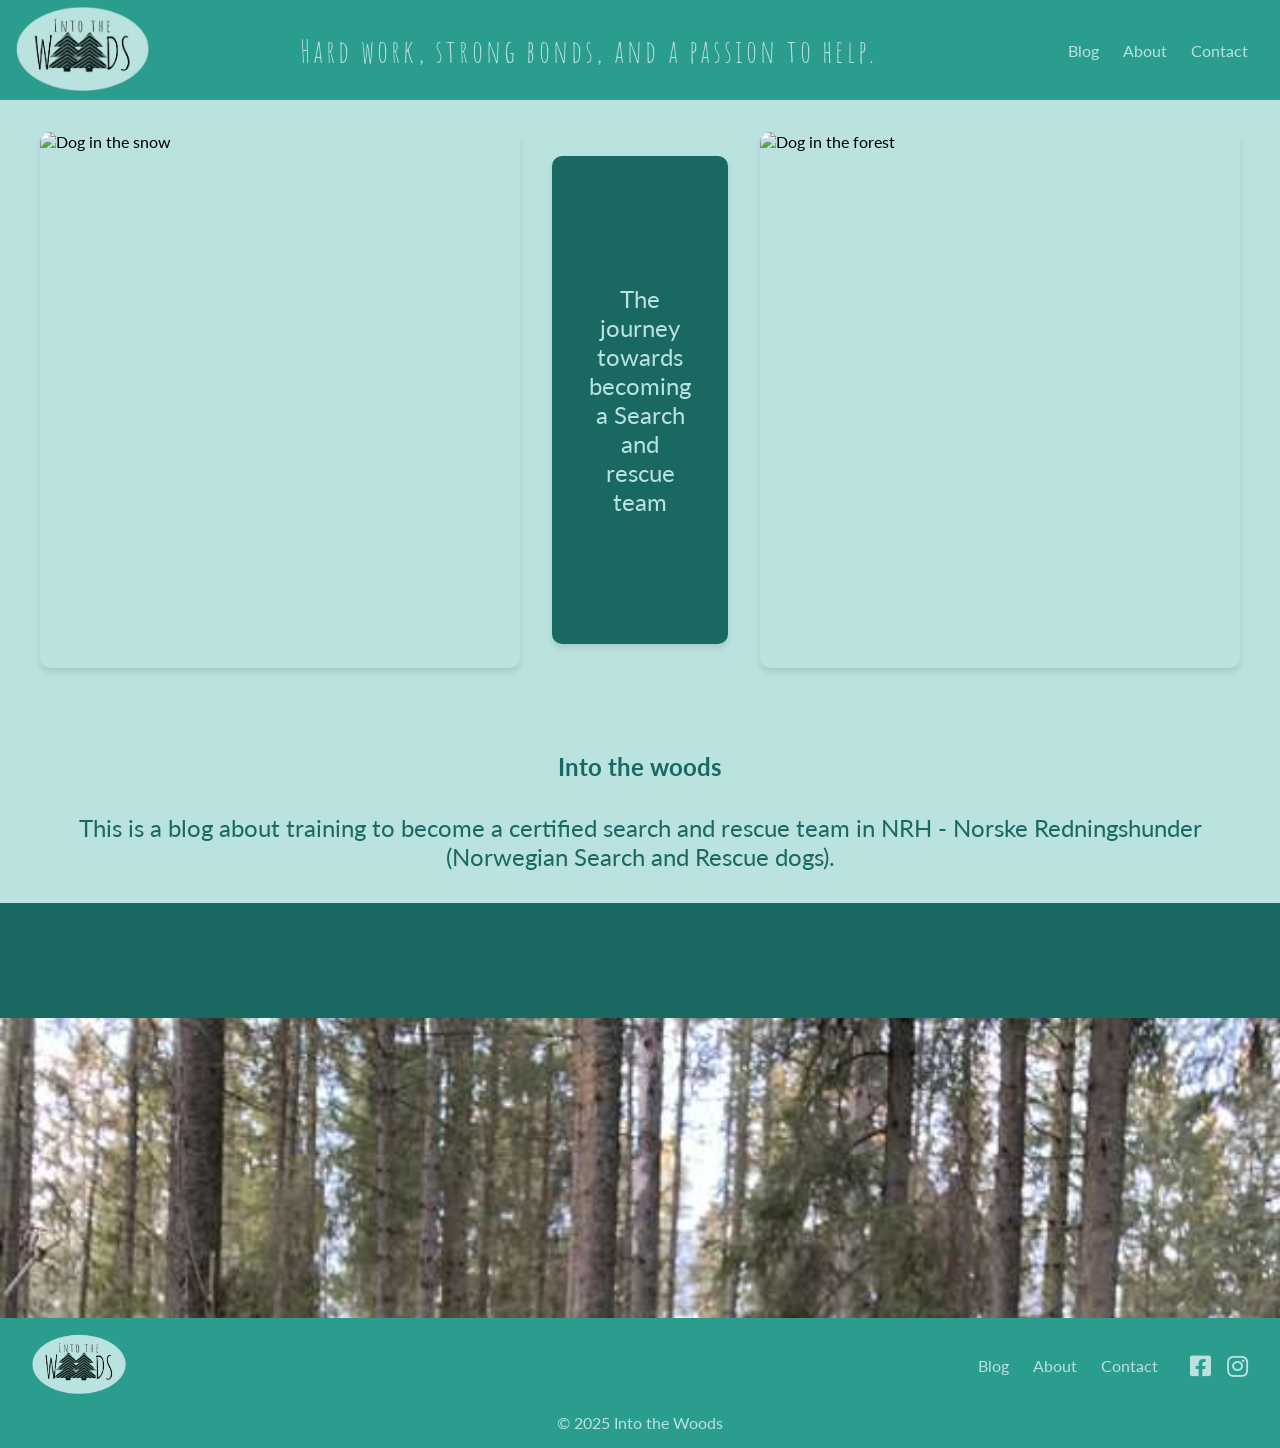
==== commit adcb4626: "Title fixes" ====
--- a/index.html
+++ b/index.html
@@ -8,6 +8,8 @@
   <title>Into the Woods</title>
   <link rel="stylesheet" href="css/style.css">
   <link rel="icon" type="image/x-icon" href="favicon.ico">
+  <link rel="shortcut icon" href="favicon.ico">
+  
   <script src="js/main.js" defer></script>
   <script src="js/carousel.js" defer></script>
 <!-- Hotjar Tracking Code for Into the woods -->
@@ -36,7 +38,7 @@
     </section>
     <section class="intro-text">
     <h1>Into the woods</h1>
-    <p>This is a blog about training to become a certified search and rescue team in NRH - Norske edningshunder (Norwegian Search and Rescue dogs).   </p>
+    <p>This is a blog about training to become a certified search and rescue team in NRH - Norske Redningshunder (Norwegian Search and Rescue dogs).   </p>
   </section>
     <section class="latest-blog-posts">
     <div id="latest-blog-posts"></div>
--- a/css/style.css
+++ b/css/style.css
@@ -77,6 +77,7 @@
     display: flex;
     list-style: none;
     gap: 1.5rem;
+    margin-right: 1rem;
 }
 
 .nav-links a {
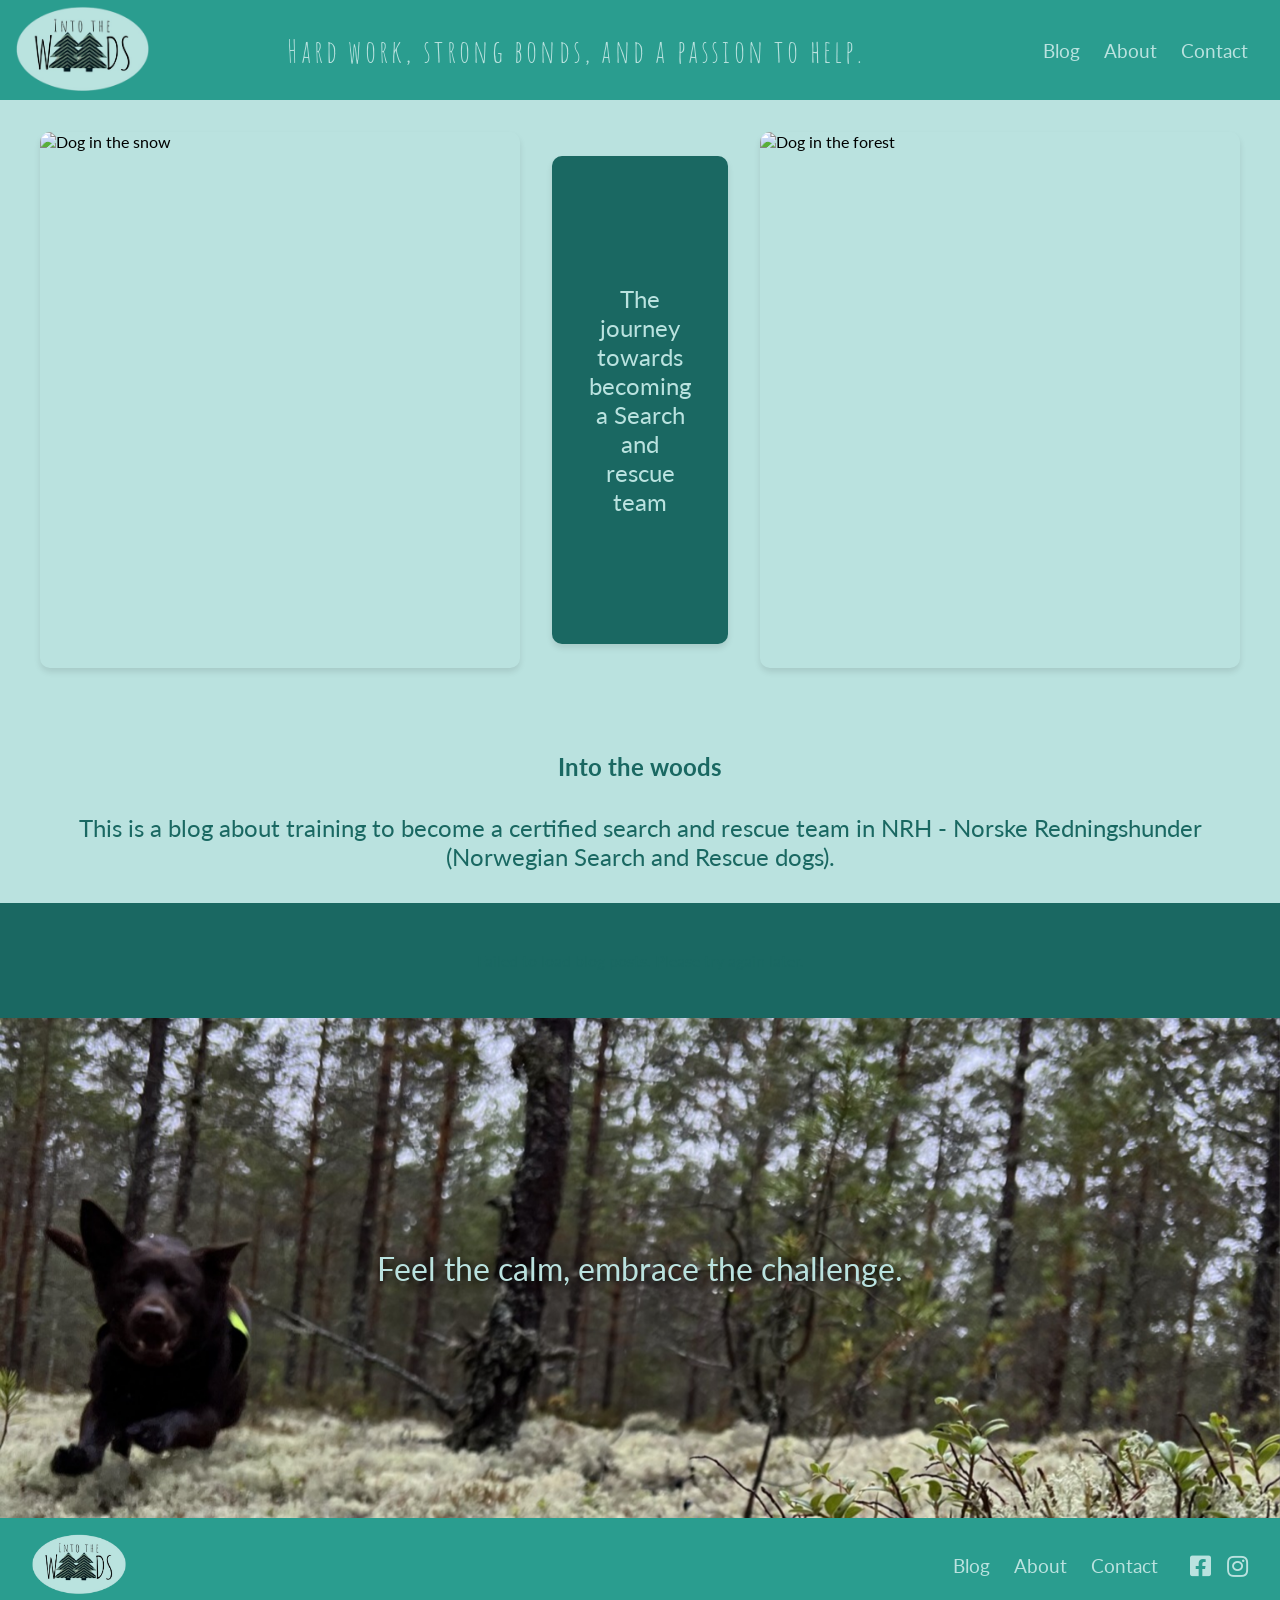
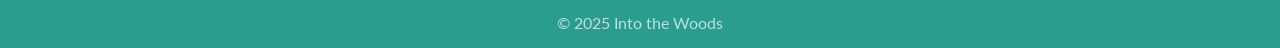
==== commit 1a554b56: "Parallax home page and minor styling changes" ====
--- a/index.html
+++ b/index.html
@@ -7,11 +7,12 @@
   <link href="https://fonts.googleapis.com/css2?family=Lato:wght@400;700&display=swap" rel="stylesheet">
   <title>Into the Woods</title>
   <link rel="stylesheet" href="css/style.css">
-  <link rel="icon" type="image/x-icon" href="favicon.ico">
-  <link rel="shortcut icon" href="favicon.ico">
+  <link rel="icon" type="image/png" href="/favicon.png">
+  
   
   <script src="js/main.js" defer></script>
   <script src="js/carousel.js" defer></script>
+  <script src="js/parallax.js" defer></script>
 <!-- Hotjar Tracking Code for Into the woods -->
 <script>
   (function(h,o,t,j,a,r){
@@ -44,11 +45,11 @@
     <div id="latest-blog-posts"></div>
   </section>
 
-    <section class="bottom-section">
-      <div class="scroll-container">
-        <img src="images/bottom1.JPG" alt="forrest">
-      </div>
-    </section>
+  <div class="parallax-container">
+    <img src="images/bottom1.JPG" alt="Scenic forest view" class="parallax-image">
+    <div class="parallax-text">Feel the calm, embrace the challenge.</div>
+</div>
+
   </main>
 
   <div id="footer"></div>
--- a/css/style.css
+++ b/css/style.css
@@ -83,7 +83,7 @@
 .nav-links a {
     color: var(--light-color);
     text-decoration: none;
-    font-size: 1rem;
+    font-size: 1.2rem;
 }
 
 .nav-links a:hover,
@@ -91,11 +91,16 @@
     text-decoration: underline; 
 }
 
-.nav-links a.active {
-  font-weight: bold;
-  text-decoration: underline;
-  color: var(--primary-color); 
-}
+.nav-links a.active,
+.footer-nav a.active {
+    color: var(--primary-color); /* Eller en annen fremhevet farge */
+    padding-left: 4px;
+    padding-right: 4px;
+    transition: all 0.3s ease;
+    background-color: var(--light-color);
+    border-radius: 5px;
+}
+
 
 /* Responsive Design header*/
 @media (max-width: 768px) {
@@ -125,34 +130,6 @@
     }
 }
 
-/* Bottom Section */
-.bottom-section {
-  height: 300px; 
-  overflow: hidden; 
-  position: relative;
-}
-
-.scroll-container {
-  height: 100%;
-  overflow-y: scroll;
-  -webkit-overflow-scrolling: touch; 
-}
-
-.scroll-container::-webkit-scrollbar {
-  display: none; 
-}
-
-.scroll-container {
-  scrollbar-width: none; 
-}
-
-
-.scroll-container img {
-  height: auto;
-  width: 100%; 
-  object-fit: cover; 
-}
-
 
 /* Footer styles */
 .footer-container {
@@ -188,7 +165,7 @@
 .footer-nav a {
   text-decoration: none;
   color: var(--light-color);
-  font-size: 1rem;
+  font-size: 1.2rem;
 }
 
 .footer-nav a:hover {
@@ -210,7 +187,7 @@
 }
 
 .social-links a:hover {
-  color: var(--primary-color);
+  color: var(--dark-color);
 }
 
 .footer-container p {
@@ -220,6 +197,7 @@
   text-align: center;
   color: var(--light-color);
 }
+
 
 
 
@@ -449,7 +427,7 @@
 }
 
 .carousel-btn:hover {
-  background-color: var(--primary-color); 
+  background-color: var(--primary-color)(0, 0, 0, 0.5); 
   color: var(--light-color); 
 }
 
@@ -522,10 +500,6 @@
   .carousel-title {
     font-size: 1rem; 
     margin-top: 0.5rem; 
-  }
-
-  .carousel-btn {
-    display: none; 
   }
 
   .carousel-dots {
@@ -778,6 +752,17 @@
   background-color: var(--dark-color);
   color: var(--light-color);
 }
+
+.filters button.active {
+  background-color: var(--primary-color); /* Bruk en variabel eller en fast farge */
+  color: white;
+  border: 2px solid var(--primary-color);
+  border-radius: 5px;
+  font-weight: bold;
+  transform: scale(1.05);
+  transition: all 0.2s ease;
+}
+
 
 .blog-grid {
   display: grid;
@@ -982,6 +967,26 @@
   border-radius: 5px;
   box-shadow: 0 2px 4px rgba(0, 0, 0, 0.1);
 }
+
+.adjacent-links {
+  display: flex;
+  justify-content: space-between;
+  margin-top: 20px;
+  padding-top: 10px;
+  border-top: 1px solid #ccc;
+}
+
+.adjacent-links a {
+  color: var(--primary-color);
+  text-decoration: none;
+  font-weight: bold;
+  transition: color 0.2s ease;
+}
+
+.adjacent-links a:hover {
+  color: var(--dark-color);
+}
+
 
 /* Modal styles */
 .modal {
@@ -1020,3 +1025,57 @@
   margin: auto;
   border-radius: 10px;
 }
+
+@media (max-width: 768px) {
+    .blog-image {
+        width: 100vw; /* Fyll hele skjermbredden */
+        margin: 0; /* Fjern marginer */
+    }
+
+    .blog-post-container img { 
+        max-width: 100%; /* Fyll hele skjermbredden */
+        margin: 0px;
+        padding: 0px;
+        border-radius: 0%;
+}
+}
+
+.parallax-container {
+  position: relative;
+  height: 500px; /* Juster høyden til ønsket verdi */
+  overflow: hidden; /* Sørg for at bildet ikke går utenfor containeren */
+  background-color: transparent; /* Valgfritt, for testing */
+  background-color: rgba(255, 0, 0, 0.3); /* Svak rød for testing */
+}
+
+.parallax-image {
+  position: absolute;
+  top: 0;
+  left: 0;
+  width: 100%; /* Bildet skal dekke hele bredden */
+  height: 800px; /* Sørg for at bildet dekker hele høyden */
+  object-fit: cover; /* Skaler bildet proporsjonalt for å fylle containeren */
+  transform: translateY(0); /* Standard transform */
+  will-change: transform; /* Optimalisering for parallax */
+}
+
+
+
+.parallax-text {
+  position: absolute;
+  top: 50%; /* Sentraliser teksten vertikalt */
+  left: 50%; /* Sentraliser teksten horisontalt */
+  transform: translate(-50%, -50%); /* Sørger for at teksten er helt sentrert */
+  color: var(--light-color);
+  font-size: 2rem;
+  font-family: 'Lato', sans-serif;
+  text-shadow: 2px 2px 10px rgba(0, 0, 0, 1);
+  text-align: center;
+  z-index: 1; /* Sørg for at teksten er synlig over bildet */
+}
+
+@media (max-width: 768px) {
+  .parallax-image {
+      object-position: left; /* Viser venstre side av bildet */
+  }
+}
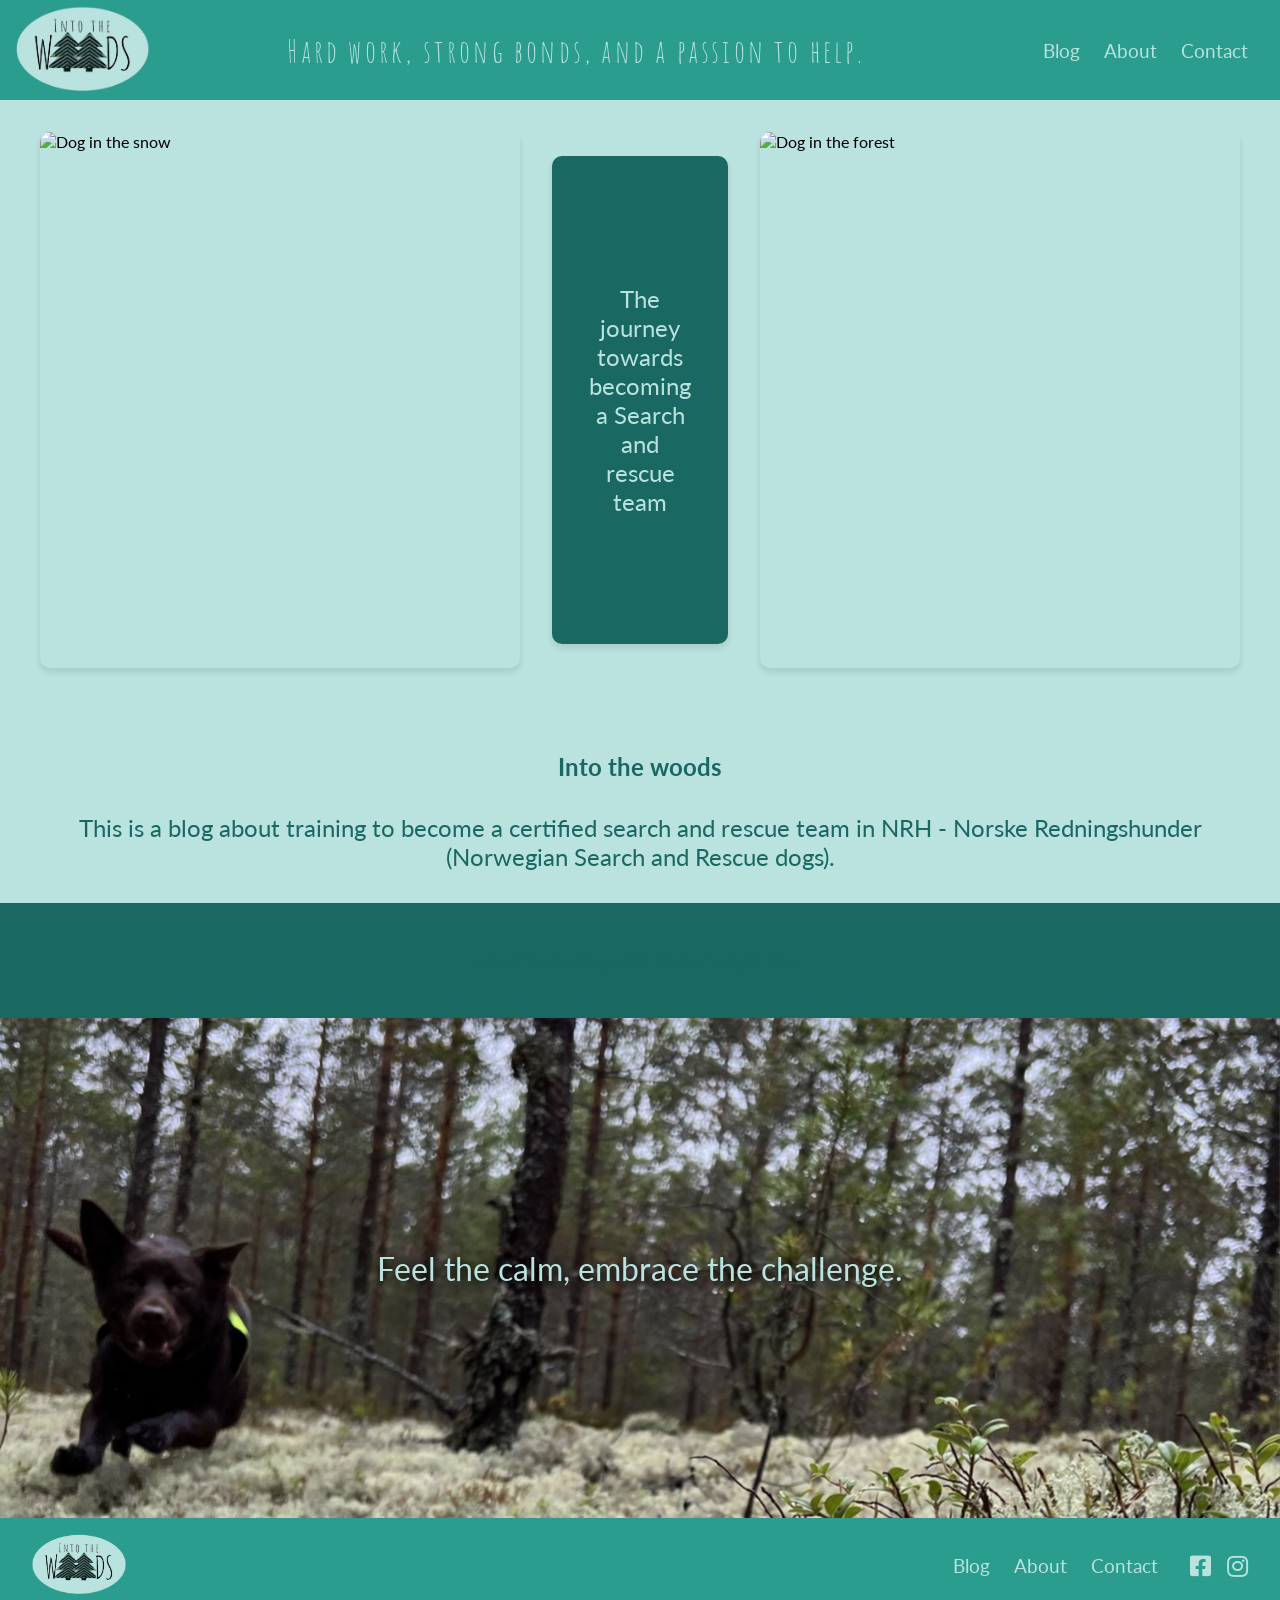
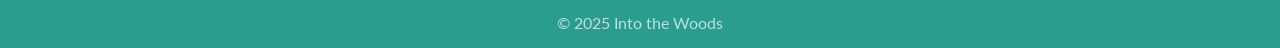
==== commit f09c05eb: "Added descriptions" ====
--- a/index.html
+++ b/index.html
@@ -6,6 +6,7 @@
   <link href="https://cdnjs.cloudflare.com/ajax/libs/font-awesome/5.15.4/css/all.min.css" rel="stylesheet">
   <link href="https://fonts.googleapis.com/css2?family=Lato:wght@400;700&display=swap" rel="stylesheet">
   <title>Into the Woods</title>
+  <meta name="description" content="My journey to becoming a certified search and rescue team with Norske Redningshunder. I will share thoughts from my training, experiences, and insights.">
   <link rel="stylesheet" href="css/style.css">
   <link rel="icon" type="image/png" href="/favicon.png">
   
--- a/css/style.css
+++ b/css/style.css
@@ -93,7 +93,7 @@
 
 .nav-links a.active,
 .footer-nav a.active {
-    color: var(--primary-color); /* Eller en annen fremhevet farge */
+    color: var(--primary-color); 
     padding-left: 4px;
     padding-right: 4px;
     transition: all 0.3s ease;
@@ -101,8 +101,6 @@
     border-radius: 5px;
 }
 
-
-/* Responsive Design header*/
 @media (max-width: 768px) {
     .header-container {
         flex-direction: column;
@@ -111,6 +109,45 @@
     }
 
 .nav-links {
+  padding: 0;
+  margin: 0;
+}
+
+.nav-links a {
+  font-size: 1.5rem; 
+  font-weight: normal;
+}
+
+.logo img {
+  width: auto;
+}
+}
+
+
+/* Footer styles */
+.footer-container {
+  display: flex;
+  justify-content: space-between; 
+  align-items: center;
+  background-color: var(--primary-color);
+  padding: 1rem 2rem;
+  gap: 1rem;
+  flex-wrap: wrap; 
+}
+
+.footer-logo img {
+  max-height: 60px;
+  width: auto;
+}
+
+.footer-links {
+  display: flex;
+  justify-content: flex-end; 
+  align-items: center; 
+  gap: 2rem; 
+}
+
+.footer-nav {
   display: flex;
   list-style: none;
   gap: 1.5rem;
@@ -118,50 +155,6 @@
   margin: 0;
 }
 
-.nav-links a {
-  text-decoration: none;
-  color: var(--light-color); 
-  font-size: 1.5rem; 
-  font-weight: normal;
-}
-
-    .logo img {
-        width: auto;
-    }
-}
-
-
-/* Footer styles */
-.footer-container {
-  display: flex;
-  justify-content: space-between; /* Logoen til venstre, navigasjonslenker + sosiale lenker til høyre */
-  align-items: center;
-  background-color: var(--primary-color);
-  padding: 1rem 2rem;
-  gap: 1rem;
-  flex-wrap: wrap; /* Responsiv oppførsel */
-}
-
-.footer-logo img {
-  max-height: 60px;
-  width: auto;
-}
-
-.footer-links {
-  display: flex;
-  justify-content: flex-end; /* Flytter alt til høyre */
-  align-items: center; /* Vertikal justering */
-  gap: 2rem; /* Avstand mellom navigasjon og sosiale lenker */
-}
-
-.footer-nav {
-  display: flex;
-  list-style: none;
-  gap: 1.5rem;
-  padding: 0;
-  margin: 0;
-}
-
 .footer-nav a {
   text-decoration: none;
   color: var(--light-color);
@@ -193,7 +186,7 @@
 .footer-container p {
   margin: 0;
   font-size: 1rem;
-  width: 100%; /* Sørger for at copyright-teksten er sentrert */
+  width: 100%;  
   text-align: center;
   color: var(--light-color);
 }
@@ -222,18 +215,18 @@
   }
 
   .footer-links {
-    flex-direction: column; /* Stabler navigasjon og sosiale lenker vertikalt */
-    align-items: center; /* Sentraliserer dem */
-    gap: 2rem; /* Reduserer avstanden */
+    flex-direction: column; 
+    align-items: center; 
+    gap: 2rem; 
 }
 
 .footer-nav {
-    justify-content: center; /* Sentraliserer navigasjonslenker */
+    justify-content: center; 
     gap: 1rem;
 }
 
 .social-links {
-    justify-content: center; /* Sentraliserer sosiale lenker */
+    justify-content: center; 
     gap: 2rem;
 }
 }
@@ -427,7 +420,7 @@
 }
 
 .carousel-btn:hover {
-  background-color: var(--primary-color)(0, 0, 0, 0.5); 
+  background-color: rgba(0, 0, 0, 0.5); 
   color: var(--light-color); 
 }
 
@@ -602,7 +595,7 @@
   
 }
 
-.info-box h2,
+.info-box h1,
 .form-box h2 {
   margin-top: 0;
   margin-bottom: 1rem;
@@ -754,7 +747,7 @@
 }
 
 .filters button.active {
-  background-color: var(--primary-color); /* Bruk en variabel eller en fast farge */
+  background-color: var(--primary-color); 
   color: white;
   border: 2px solid var(--primary-color);
   border-radius: 5px;
@@ -790,12 +783,6 @@
   transform: translateY(-5px);
   box-shadow: 0 4px 6px rgba(0, 0, 0, 0.2);
 }
-
-.blog-post-page .blog-post:hover {
-  transform: none; 
-  box-shadow: none;
-}
-
 
 .blog-post img {
   width: 100%;
@@ -1027,13 +1014,16 @@
 }
 
 @media (max-width: 768px) {
-    .blog-image {
-        width: 100vw; /* Fyll hele skjermbredden */
-        margin: 0; /* Fjern marginer */
-    }
-
-    .blog-post-container img { 
-        max-width: 100%; /* Fyll hele skjermbredden */
+  .blog-image {
+    max-width: 100%;
+    height: auto;
+    display: block;
+    margin: 0 auto;
+}
+
+
+.blog-post-container img { 
+        max-width: 100%; 
         margin: 0px;
         padding: 0px;
         border-radius: 0%;
@@ -1042,40 +1032,39 @@
 
 .parallax-container {
   position: relative;
-  height: 500px; /* Juster høyden til ønsket verdi */
-  overflow: hidden; /* Sørg for at bildet ikke går utenfor containeren */
-  background-color: transparent; /* Valgfritt, for testing */
-  background-color: rgba(255, 0, 0, 0.3); /* Svak rød for testing */
+  height: 500px; 
+  overflow: hidden; 
+  background-color: transparent; 
 }
 
 .parallax-image {
   position: absolute;
   top: 0;
   left: 0;
-  width: 100%; /* Bildet skal dekke hele bredden */
-  height: 800px; /* Sørg for at bildet dekker hele høyden */
-  object-fit: cover; /* Skaler bildet proporsjonalt for å fylle containeren */
-  transform: translateY(0); /* Standard transform */
-  will-change: transform; /* Optimalisering for parallax */
+  width: 100%; 
+  height: 800px; 
+  object-fit: cover; 
+  transform: translateY(0); 
+  will-change: transform; 
 }
 
 
 
 .parallax-text {
   position: absolute;
-  top: 50%; /* Sentraliser teksten vertikalt */
-  left: 50%; /* Sentraliser teksten horisontalt */
-  transform: translate(-50%, -50%); /* Sørger for at teksten er helt sentrert */
+  top: 50%; 
+  left: 50%; 
+  transform: translate(-50%, -50%); 
   color: var(--light-color);
   font-size: 2rem;
   font-family: 'Lato', sans-serif;
   text-shadow: 2px 2px 10px rgba(0, 0, 0, 1);
   text-align: center;
-  z-index: 1; /* Sørg for at teksten er synlig over bildet */
+  z-index: 1; 
 }
 
 @media (max-width: 768px) {
   .parallax-image {
-      object-position: left; /* Viser venstre side av bildet */
+      object-position: left;
   }
 }
